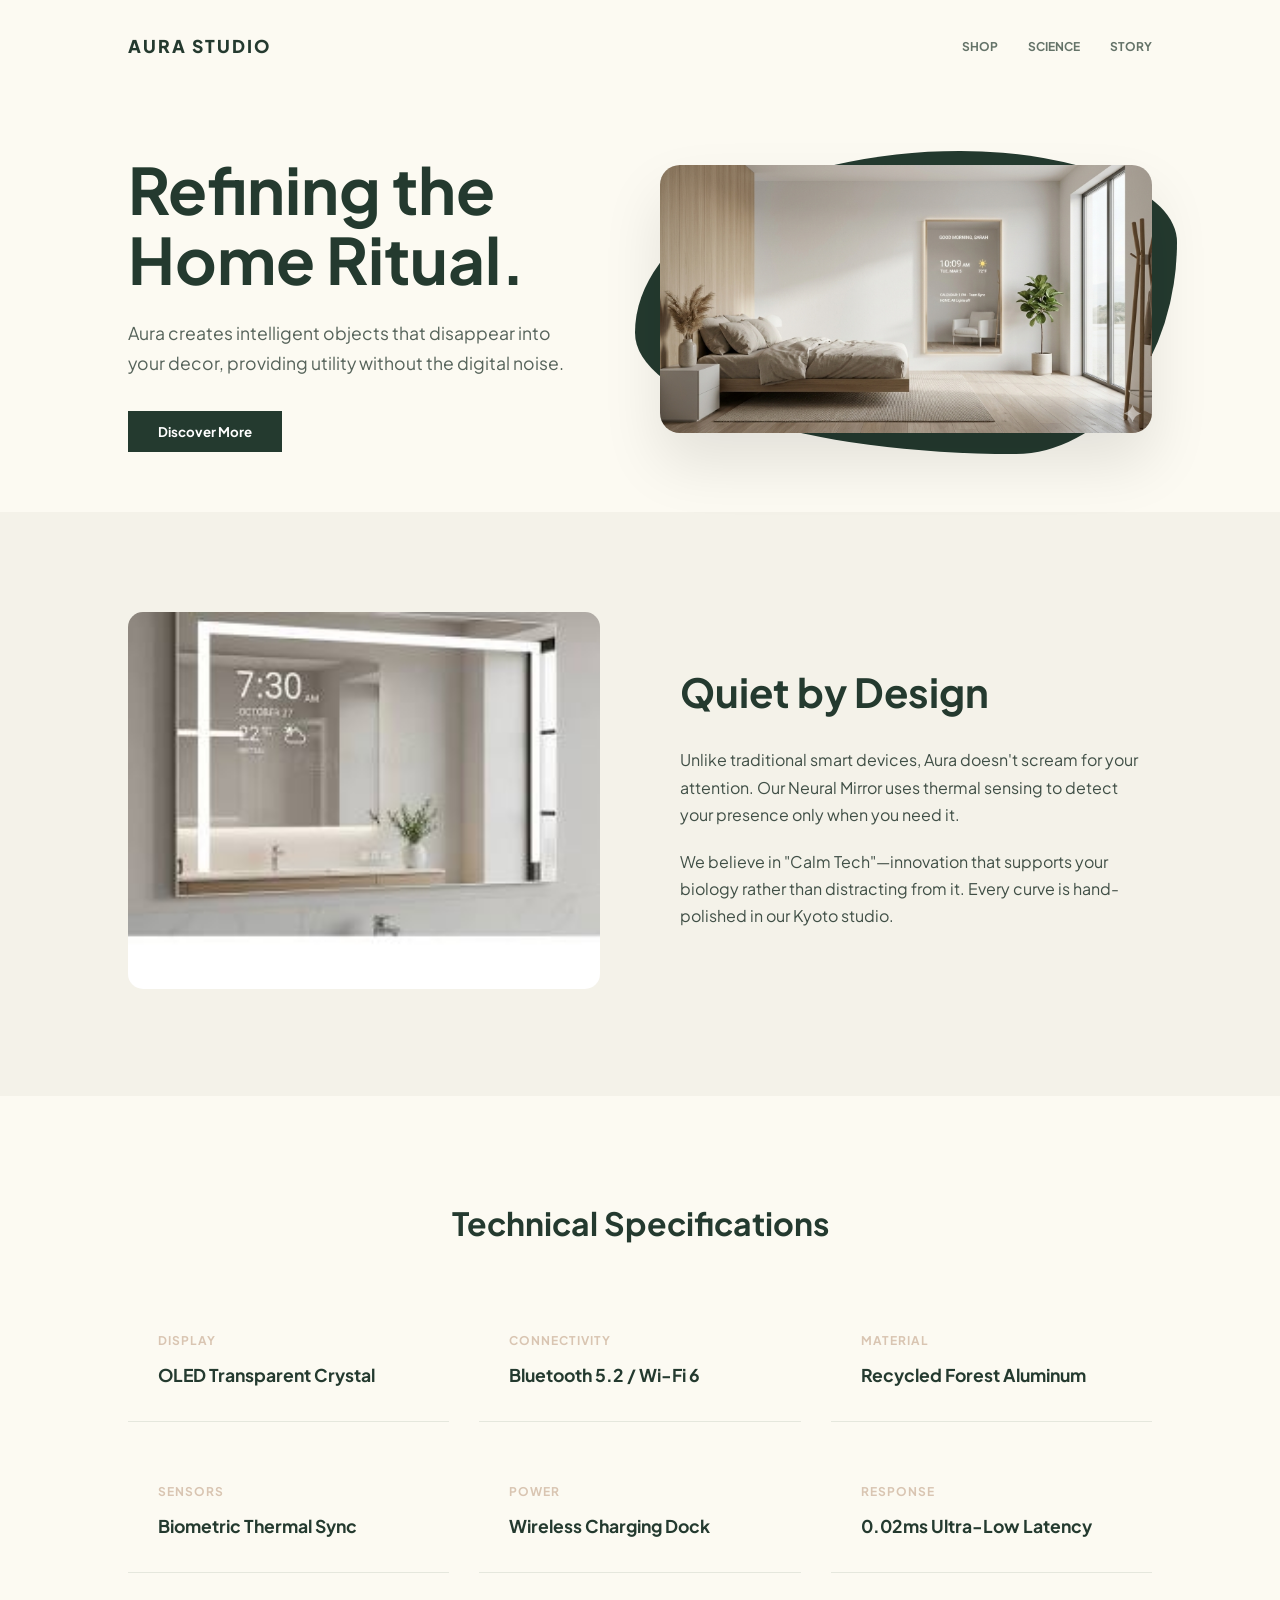
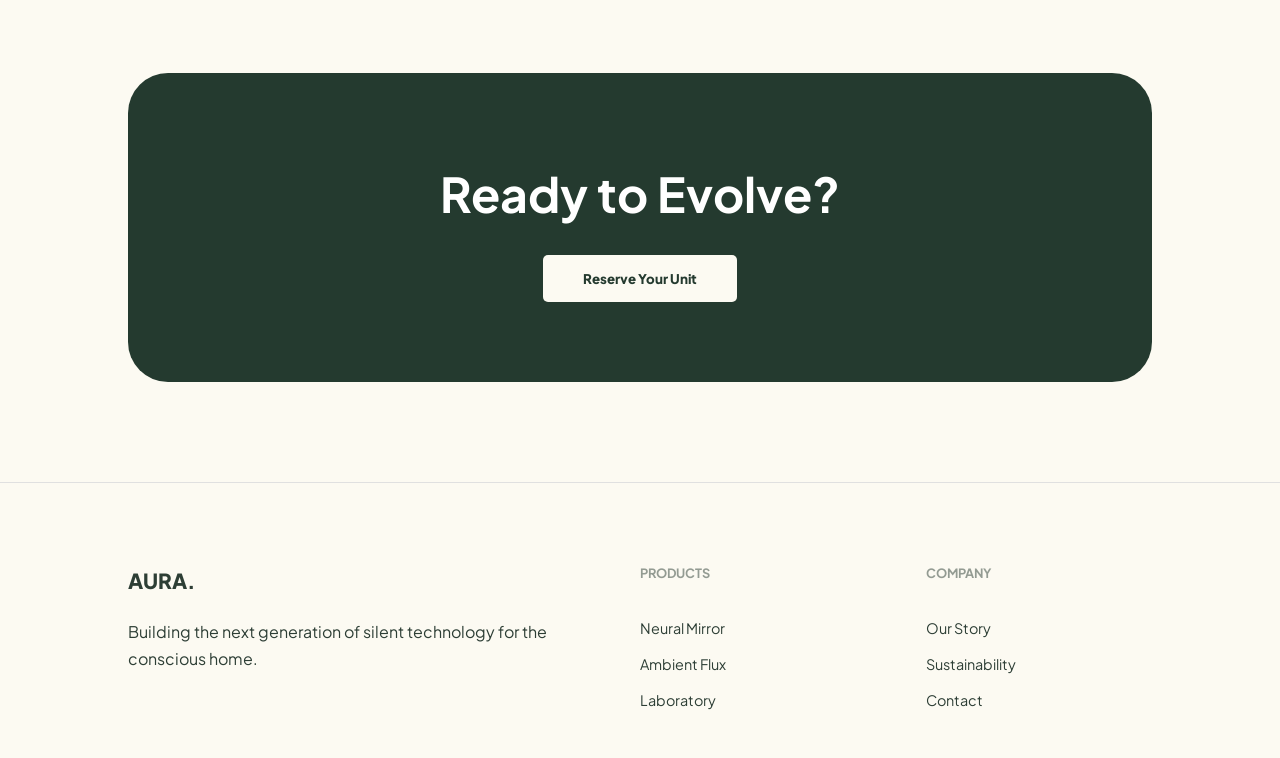
==== task 2/index.html @ ef18af11 "Added Kodbud internship tasks" ====
<!DOCTYPE html>
<html lang="en">
<head>
    <meta charset="UTF-8">
    <meta name="viewport" content="width=device-width, initial-scale=1.0">
    <title>Aura | Technical Elegance</title>
    <link href="https://fonts.googleapis.com/css2?family=Plus+Jakarta+Sans:wght@400;500;700;800&display=swap" rel="stylesheet">
    <style>
        :root {
            --bg: #FCFAF2; 
            --forest: #243A2F; 
            --text: #2D3E35;
            --accent: #D9C5B2; 
        }

        /* Logic: Smooth scroll enabled */
        * { margin: 0; padding: 0; box-sizing: border-box; font-family: 'Plus Jakarta Sans', sans-serif; scroll-behavior: smooth; }
        body { background-color: var(--bg); color: var(--text); line-height: 1.7; }

        /* Logic: Sticky Nav so it stays on top while scrolling */
        nav { 
            display: flex; justify-content: space-between; padding: 2rem 10%; align-items: center; 
            position: sticky; top: 0; background: var(--bg); z-index: 1000;
        }
        .logo { font-weight: 800; font-size: 1.1rem; letter-spacing: 2px; color: var(--forest); cursor: pointer; }
        
        /* Nav Link Hover Styles */
        .nav-links { display: flex; list-style: none; gap: 30px; font-size: 0.75rem; font-weight: 700; }
        .nav-links a { text-decoration: none; color: var(--forest); transition: 0.3s; opacity: 0.7; }
        .nav-links a:hover { opacity: 1; text-decoration: underline; }

        /* --- SECTIONS --- */
        .hero { display: grid; grid-template-columns: 1fr 1fr; padding: 60px 10%; align-items: center; gap: 40px; }
        .hero-content h1 { font-size: 4rem; line-height: 1.1; margin-bottom: 1.5rem; color: var(--forest); }
        .hero-content p { font-size: 1.1rem; opacity: 0.8; margin-bottom: 2rem; max-width: 450px; }
        
        .hero-img-wrap { position: relative; }
        .organic-bg { 
            position: absolute; width: 110%; height: 110%; background: var(--forest); 
            border-radius: 60% 40% 30% 70% / 60% 30% 70% 40%; top: -5%; left: -5%; z-index: -1; 
        }
        .hero-img-wrap img { width: 100%; border-radius: 20px; box-shadow: 0 30px 60px rgba(0,0,0,0.1); }

        .philosophy { padding: 100px 10%; background: #F4F2E9; display: grid; grid-template-columns: 1fr 1fr; gap: 80px; align-items: center; }
        .philosophy h2 { font-size: 2.5rem; color: var(--forest); margin-bottom: 20px; }
        .philosophy-text p { margin-bottom: 20px; font-size: 1rem; opacity: 0.9; }

        .specs { padding: 100px 10%; }
        .specs-title { font-size: 2rem; margin-bottom: 50px; text-align: center; color: var(--forest); }
        .specs-grid { display: grid; grid-template-columns: repeat(3, 1fr); gap: 30px; }
        .spec-item { padding: 30px; border-bottom: 1px solid rgba(36, 58, 47, 0.1); }
        .spec-item h4 { text-transform: uppercase; font-size: 0.75rem; letter-spacing: 1px; color: var(--accent); margin-bottom: 10px; }
        .spec-item p { font-weight: 700; font-size: 1.1rem; color: var(--forest); }

        .cta { padding: 80px 10%; text-align: center; background: var(--forest); color: white; border-radius: 40px; margin: 0 10% 100px; }
        .cta h2 { font-size: 3rem; margin-bottom: 20px; }
        .btn-light { background: var(--bg); color: var(--forest); padding: 15px 40px; border-radius: 5px; border: none; font-weight: 800; cursor: pointer; }

        footer { padding: 80px 10% 40px; border-top: 1px solid #e0e0e0; }
        .f-grid { display: grid; grid-template-columns: 2fr 1fr 1fr; gap: 60px; }
        .f-logo { font-weight: 800; margin-bottom: 20px; font-size: 1.3rem; }
        .f-col h4 { font-size: 0.8rem; text-transform: uppercase; margin-bottom: 25px; opacity: 0.5; }
        .f-col ul { list-style: none; font-size: 0.9rem; line-height: 2.5; }

        @media (max-width: 900px) {
            .hero, .philosophy, .specs-grid { grid-template-columns: 1fr; }
            .hero-content h1 { font-size: 3rem; }
        }

        /* --- RESPONSIVENESS LOGIC --- */

@media (max-width: 1024px) {
    .hero, .philosophy { gap: 40px; padding: 60px 5%; }
    .hero-content h1 { font-size: 3rem; }
}

@media (max-width: 768px) {
    nav { padding: 1.5rem 5%; flex-direction: column; gap: 15px; }
    .nav-links { gap: 15px; }

    /* Stack grid columns to 1 for mobile */
    .hero { 
        grid-template-columns: 1fr; 
        text-align: center; 
        padding-top: 40px;
    }
    .hero-content h1 { font-size: 2.5rem; }
    .hero-content p { margin: 0 auto 2rem; }
    
    .hero-img-wrap { width: 90%; margin: 0 auto; }
    .organic-bg { width: 100%; height: 100%; left: 0; top: 0; }

    .philosophy { 
        grid-template-columns: 1fr; 
        text-align: center; 
        padding: 60px 5%; 
        gap: 40px;
    }
    /* Reverse order on mobile so text comes after image if needed */
    .philosophy div:first-child { order: 2; }
    .philosophy-text { order: 1; }

    .specs-grid { 
        grid-template-columns: 1fr; /* Single column specs */
        gap: 15px; 
    }
    .spec-item { padding: 20px; }

    .cta h2 { font-size: 2rem; }
    .f-grid { 
        grid-template-columns: 1fr; 
        text-align: center; 
        gap: 40px; 
    }
}

@media (max-width: 480px) {
    .hero-content h1 { font-size: 2rem; }
    .btn-light, button { width: 100%; } /* Full width buttons on tiny screens */
}
    </style>
</head>
<body>

    <nav>
        <div class="logo" onclick="window.scrollTo(0,0)">AURA STUDIO</div>
        <ul class="nav-links">
            <li><a href="#hero">SHOP</a></li>
            <li><a href="#philosophy">SCIENCE</a></li>
            <li><a href="#specs">STORY</a></li>
        </ul>
    </nav>

    <section id="hero" class="hero">
        <div class="hero-content">
            <h1>Refining the <br>Home Ritual.</h1>
            <p>Aura creates intelligent objects that disappear into your decor, providing utility without the digital noise.</p>
            <button style="padding: 12px 30px; background: var(--forest); color: white; border: none; font-weight: 700;">Discover More</button>
        </div>
        <div class="hero-img-wrap">
            <div class="organic-bg"></div>
            <img src="image1.png" alt="Aura Product">
        </div>
    </section>

    <section id="philosophy" class="philosophy">
        <div>
            <img src="image2.png" alt="Tech Detail" style="width: 100%; border-radius: 15px;">
        </div>
        <div class="philosophy-text">
            <h2>Quiet by Design</h2>
            <p>Unlike traditional smart devices, Aura doesn't scream for your attention. Our Neural Mirror uses thermal sensing to detect your presence only when you need it.</p>
            <p>We believe in "Calm Tech"—innovation that supports your biology rather than distracting from it. Every curve is hand-polished in our Kyoto studio.</p>
        </div>
    </section>

    <section id="specs" class="specs">
        <h2 class="specs-title">Technical Specifications</h2>
        <div class="specs-grid">
            <div class="spec-item">
                <h4>Display</h4>
                <p>OLED Transparent Crystal</p>
            </div>
            <div class="spec-item">
                <h4>Connectivity</h4>
                <p>Bluetooth 5.2 / Wi-Fi 6</p>
            </div>
            <div class="spec-item">
                <h4>Material</h4>
                <p>Recycled Forest Aluminum</p>
            </div>
            <div class="spec-item">
                <h4>Sensors</h4>
                <p>Biometric Thermal Sync</p>
            </div>
            <div class="spec-item">
                <h4>Power</h4>
                <p>Wireless Charging Dock</p>
            </div>
            <div class="spec-item">
                <h4>Response</h4>
                <p>0.02ms Ultra-Low Latency</p>
            </div>
        </div>
    </section>

    <section class="cta">
        <h2>Ready to Evolve?</h2>
        <button class="btn-light">Reserve Your Unit</button>
    </section>

    <footer>
        <div class="f-grid">
            <div class="f-col">
                <div class="f-logo">AURA.</div>
                <p>Building the next generation of silent technology for the conscious home.</p>
            </div>
            <div class="f-col">
                <h4>Products</h4>
                <ul><li>Neural Mirror</li><li>Ambient Flux</li><li>Laboratory</li></ul>
            </div>
            <div class="f-col">
                <h4>Company</h4>
                <ul><li>Our Story</li><li>Sustainability</li><li>Contact</li></ul>
            </div>
        </div>
    </footer>

</body>
</html>
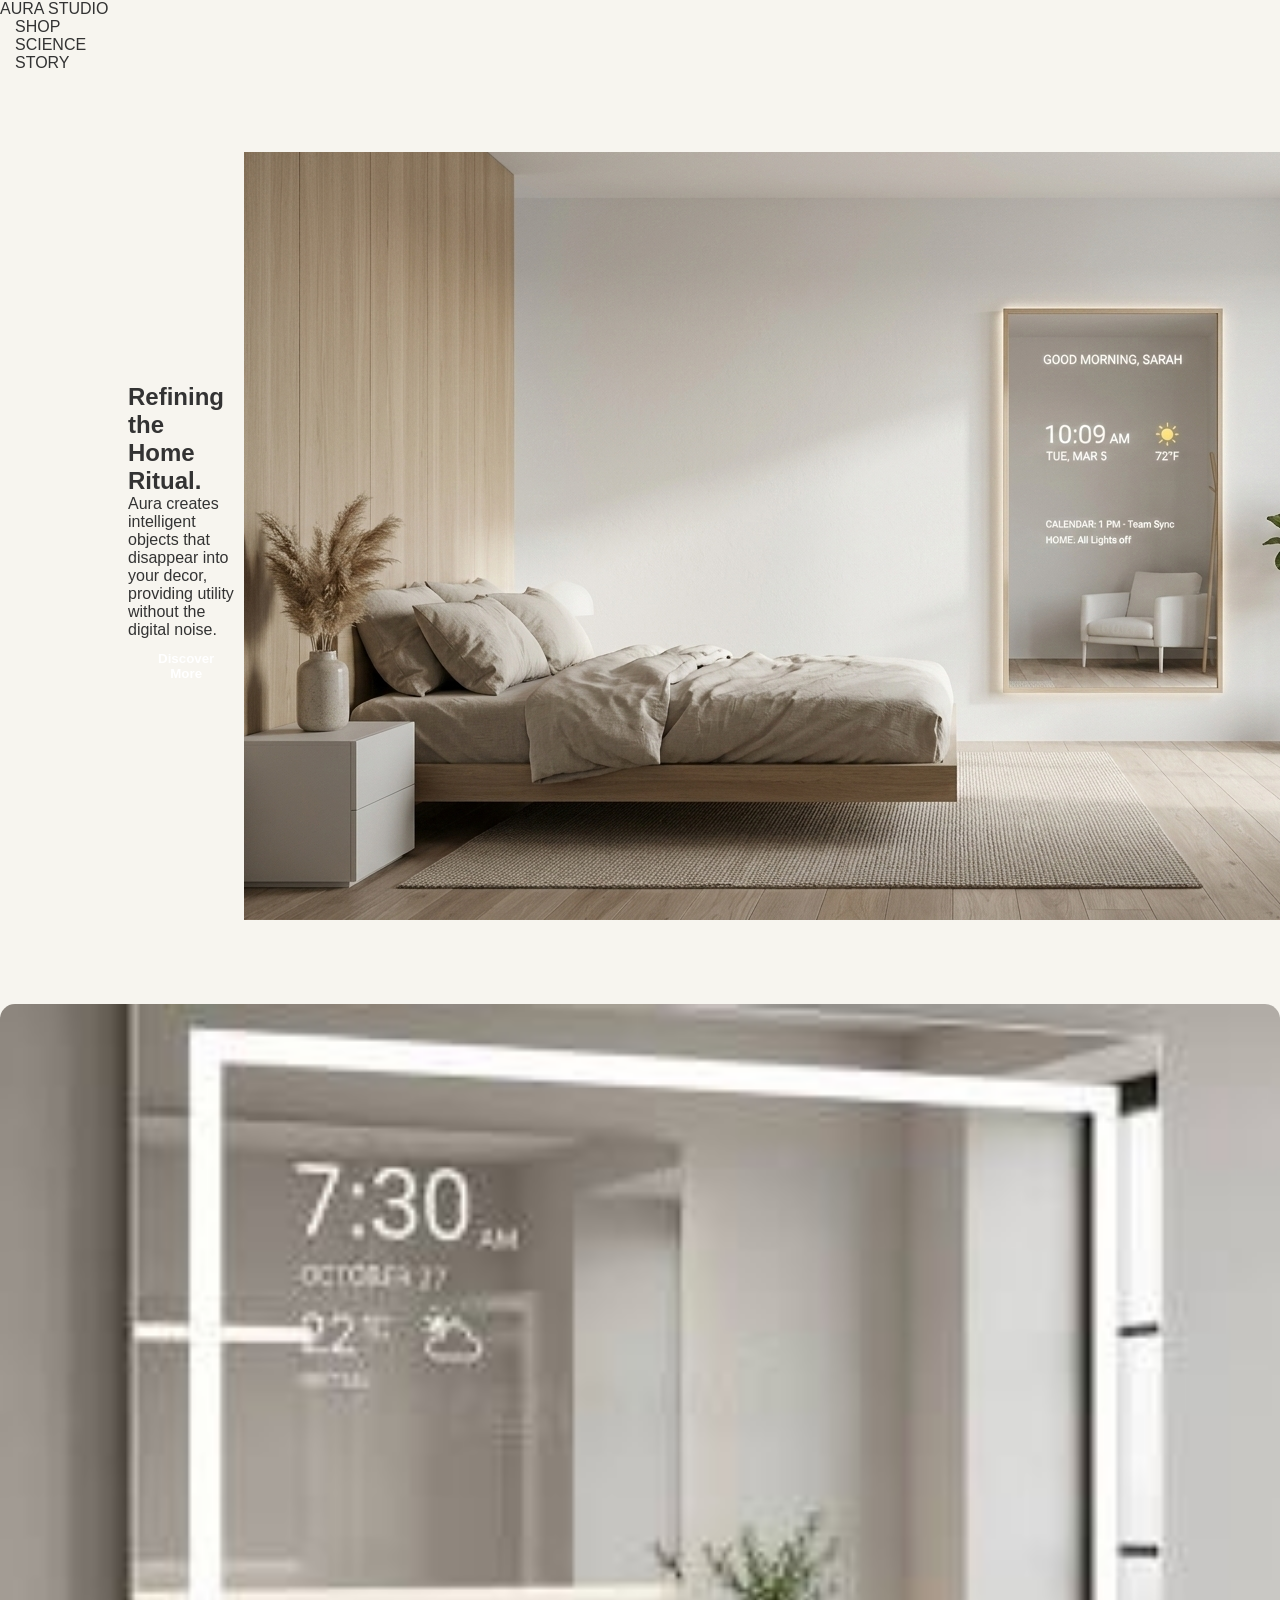
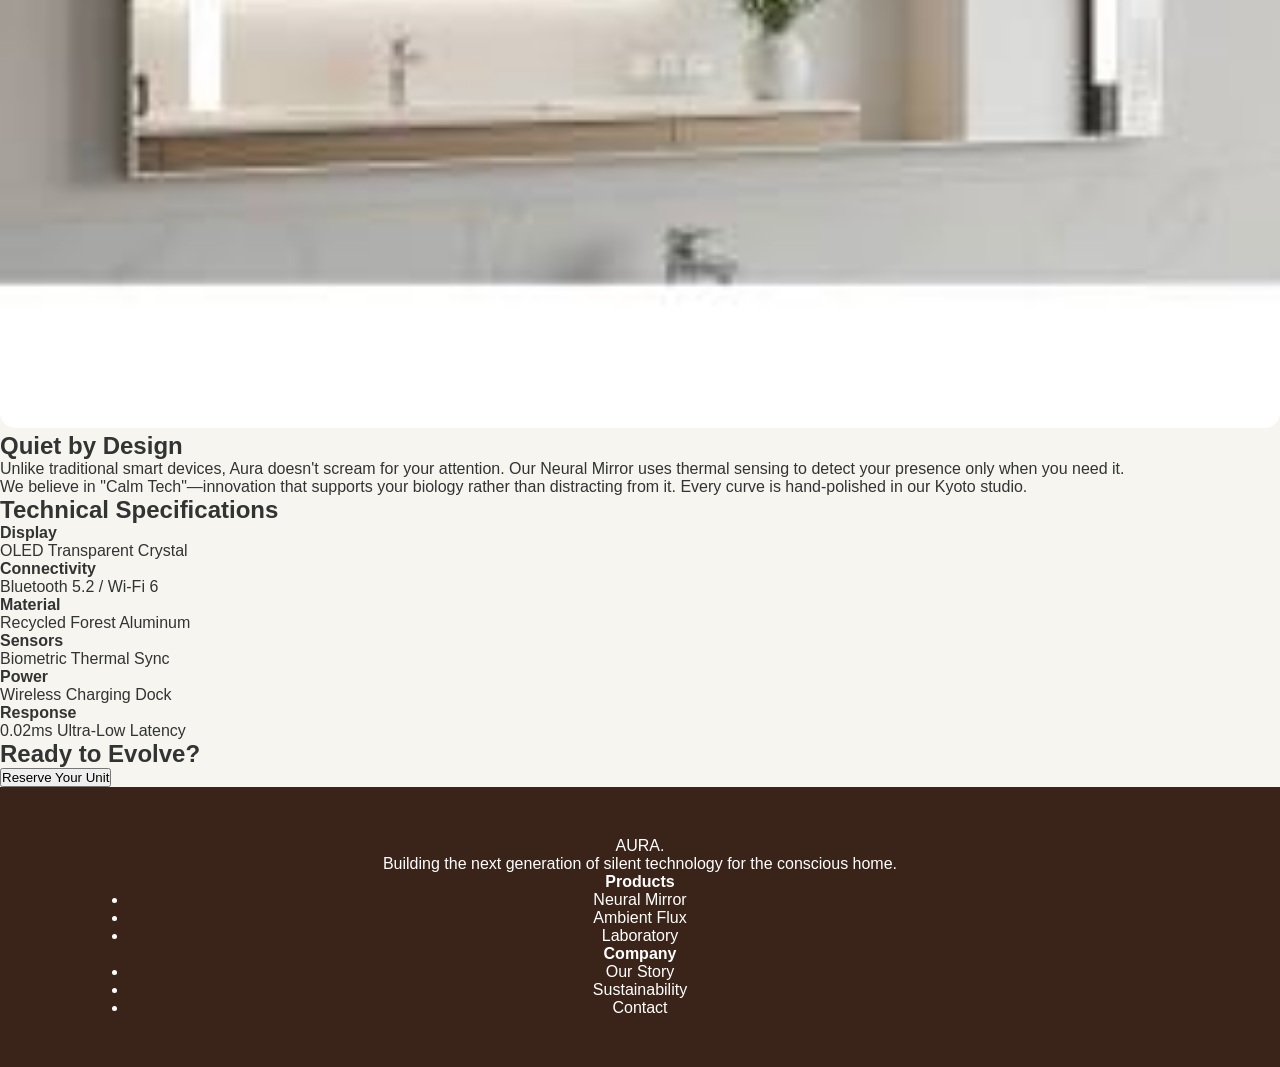
==== commit 2c37995c: "changes made" ====
--- a/task 2/index.html
+++ b/task 2/index.html
@@ -5,120 +5,7 @@
     <meta name="viewport" content="width=device-width, initial-scale=1.0">
     <title>Aura | Technical Elegance</title>
     <link href="https://fonts.googleapis.com/css2?family=Plus+Jakarta+Sans:wght@400;500;700;800&display=swap" rel="stylesheet">
-    <style>
-        :root {
-            --bg: #FCFAF2; 
-            --forest: #243A2F; 
-            --text: #2D3E35;
-            --accent: #D9C5B2; 
-        }
-
-        /* Logic: Smooth scroll enabled */
-        * { margin: 0; padding: 0; box-sizing: border-box; font-family: 'Plus Jakarta Sans', sans-serif; scroll-behavior: smooth; }
-        body { background-color: var(--bg); color: var(--text); line-height: 1.7; }
-
-        /* Logic: Sticky Nav so it stays on top while scrolling */
-        nav { 
-            display: flex; justify-content: space-between; padding: 2rem 10%; align-items: center; 
-            position: sticky; top: 0; background: var(--bg); z-index: 1000;
-        }
-        .logo { font-weight: 800; font-size: 1.1rem; letter-spacing: 2px; color: var(--forest); cursor: pointer; }
-        
-        /* Nav Link Hover Styles */
-        .nav-links { display: flex; list-style: none; gap: 30px; font-size: 0.75rem; font-weight: 700; }
-        .nav-links a { text-decoration: none; color: var(--forest); transition: 0.3s; opacity: 0.7; }
-        .nav-links a:hover { opacity: 1; text-decoration: underline; }
-
-        /* --- SECTIONS --- */
-        .hero { display: grid; grid-template-columns: 1fr 1fr; padding: 60px 10%; align-items: center; gap: 40px; }
-        .hero-content h1 { font-size: 4rem; line-height: 1.1; margin-bottom: 1.5rem; color: var(--forest); }
-        .hero-content p { font-size: 1.1rem; opacity: 0.8; margin-bottom: 2rem; max-width: 450px; }
-        
-        .hero-img-wrap { position: relative; }
-        .organic-bg { 
-            position: absolute; width: 110%; height: 110%; background: var(--forest); 
-            border-radius: 60% 40% 30% 70% / 60% 30% 70% 40%; top: -5%; left: -5%; z-index: -1; 
-        }
-        .hero-img-wrap img { width: 100%; border-radius: 20px; box-shadow: 0 30px 60px rgba(0,0,0,0.1); }
-
-        .philosophy { padding: 100px 10%; background: #F4F2E9; display: grid; grid-template-columns: 1fr 1fr; gap: 80px; align-items: center; }
-        .philosophy h2 { font-size: 2.5rem; color: var(--forest); margin-bottom: 20px; }
-        .philosophy-text p { margin-bottom: 20px; font-size: 1rem; opacity: 0.9; }
-
-        .specs { padding: 100px 10%; }
-        .specs-title { font-size: 2rem; margin-bottom: 50px; text-align: center; color: var(--forest); }
-        .specs-grid { display: grid; grid-template-columns: repeat(3, 1fr); gap: 30px; }
-        .spec-item { padding: 30px; border-bottom: 1px solid rgba(36, 58, 47, 0.1); }
-        .spec-item h4 { text-transform: uppercase; font-size: 0.75rem; letter-spacing: 1px; color: var(--accent); margin-bottom: 10px; }
-        .spec-item p { font-weight: 700; font-size: 1.1rem; color: var(--forest); }
-
-        .cta { padding: 80px 10%; text-align: center; background: var(--forest); color: white; border-radius: 40px; margin: 0 10% 100px; }
-        .cta h2 { font-size: 3rem; margin-bottom: 20px; }
-        .btn-light { background: var(--bg); color: var(--forest); padding: 15px 40px; border-radius: 5px; border: none; font-weight: 800; cursor: pointer; }
-
-        footer { padding: 80px 10% 40px; border-top: 1px solid #e0e0e0; }
-        .f-grid { display: grid; grid-template-columns: 2fr 1fr 1fr; gap: 60px; }
-        .f-logo { font-weight: 800; margin-bottom: 20px; font-size: 1.3rem; }
-        .f-col h4 { font-size: 0.8rem; text-transform: uppercase; margin-bottom: 25px; opacity: 0.5; }
-        .f-col ul { list-style: none; font-size: 0.9rem; line-height: 2.5; }
-
-        @media (max-width: 900px) {
-            .hero, .philosophy, .specs-grid { grid-template-columns: 1fr; }
-            .hero-content h1 { font-size: 3rem; }
-        }
-
-        /* --- RESPONSIVENESS LOGIC --- */
-
-@media (max-width: 1024px) {
-    .hero, .philosophy { gap: 40px; padding: 60px 5%; }
-    .hero-content h1 { font-size: 3rem; }
-}
-
-@media (max-width: 768px) {
-    nav { padding: 1.5rem 5%; flex-direction: column; gap: 15px; }
-    .nav-links { gap: 15px; }
-
-    /* Stack grid columns to 1 for mobile */
-    .hero { 
-        grid-template-columns: 1fr; 
-        text-align: center; 
-        padding-top: 40px;
-    }
-    .hero-content h1 { font-size: 2.5rem; }
-    .hero-content p { margin: 0 auto 2rem; }
-    
-    .hero-img-wrap { width: 90%; margin: 0 auto; }
-    .organic-bg { width: 100%; height: 100%; left: 0; top: 0; }
-
-    .philosophy { 
-        grid-template-columns: 1fr; 
-        text-align: center; 
-        padding: 60px 5%; 
-        gap: 40px;
-    }
-    /* Reverse order on mobile so text comes after image if needed */
-    .philosophy div:first-child { order: 2; }
-    .philosophy-text { order: 1; }
-
-    .specs-grid { 
-        grid-template-columns: 1fr; /* Single column specs */
-        gap: 15px; 
-    }
-    .spec-item { padding: 20px; }
-
-    .cta h2 { font-size: 2rem; }
-    .f-grid { 
-        grid-template-columns: 1fr; 
-        text-align: center; 
-        gap: 40px; 
-    }
-}
-
-@media (max-width: 480px) {
-    .hero-content h1 { font-size: 2rem; }
-    .btn-light, button { width: 100%; } /* Full width buttons on tiny screens */
-}
-    </style>
+    <link rel="stylesheet" href="style.css">
 </head>
 <body>
 
--- a/task 2/style.css
+++ b/task 2/style.css
@@ -0,0 +1,144 @@
+*{
+margin:0;
+padding:0;
+box-sizing:border-box;
+font-family:Arial;
+}
+
+body{
+background:#f7f5ef;
+color:#333;
+}
+
+/* HEADER */
+
+.header{
+display:flex;
+justify-content:space-between;
+align-items:center;
+padding:20px 10%;
+background:white;
+}
+
+nav a{
+margin:0 15px;
+text-decoration:none;
+color:#333;
+font-weight:500;
+}
+
+/* HERO */
+
+.hero{
+display:flex;
+align-items:center;
+justify-content:space-between;
+padding:80px 10%;
+}
+
+.hero-text{
+max-width:500px;
+}
+
+.hero-text h1{
+font-size:40px;
+margin-bottom:20px;
+}
+
+.hero-text button{
+padding:12px 25px;
+border:none;
+background:#5b3a29;
+color:white;
+border-radius:25px;
+cursor:pointer;
+}
+
+.hero-img img{
+width:300px;
+border-radius:10px;
+}
+
+/* FEATURES */
+
+.features{
+text-align:center;
+padding:80px 10%;
+}
+
+.feature-grid{
+display:grid;
+grid-template-columns:repeat(3,1fr);
+gap:30px;
+margin-top:40px;
+}
+
+.card{
+background:white;
+padding:30px;
+border-radius:10px;
+box-shadow:0 5px 20px rgba(0,0,0,0.1);
+}
+
+/* TESTIMONIALS */
+
+.testimonials{
+background:#fff;
+padding:80px 10%;
+text-align:center;
+}
+
+.review-container{
+display:flex;
+gap:30px;
+margin-top:40px;
+}
+
+.review{
+background:#f7f5ef;
+padding:25px;
+border-radius:10px;
+}
+
+/* FOOTER */
+
+footer{
+background:#3a2419;
+color:white;
+text-align:center;
+padding:50px 10%;
+}
+
+footer input{
+padding:10px;
+width:250px;
+margin-top:10px;
+}
+
+footer button{
+padding:10px 20px;
+margin-left:10px;
+border:none;
+background:#e6b980;
+}
+
+@media(max-width:768px){
+
+.hero{
+flex-direction:column;
+text-align:center;
+}
+
+.feature-grid{
+grid-template-columns:1fr;
+}
+
+.review-container{
+flex-direction:column;
+}
+
+.hero-img img{
+margin-top:30px;
+}
+
+}
